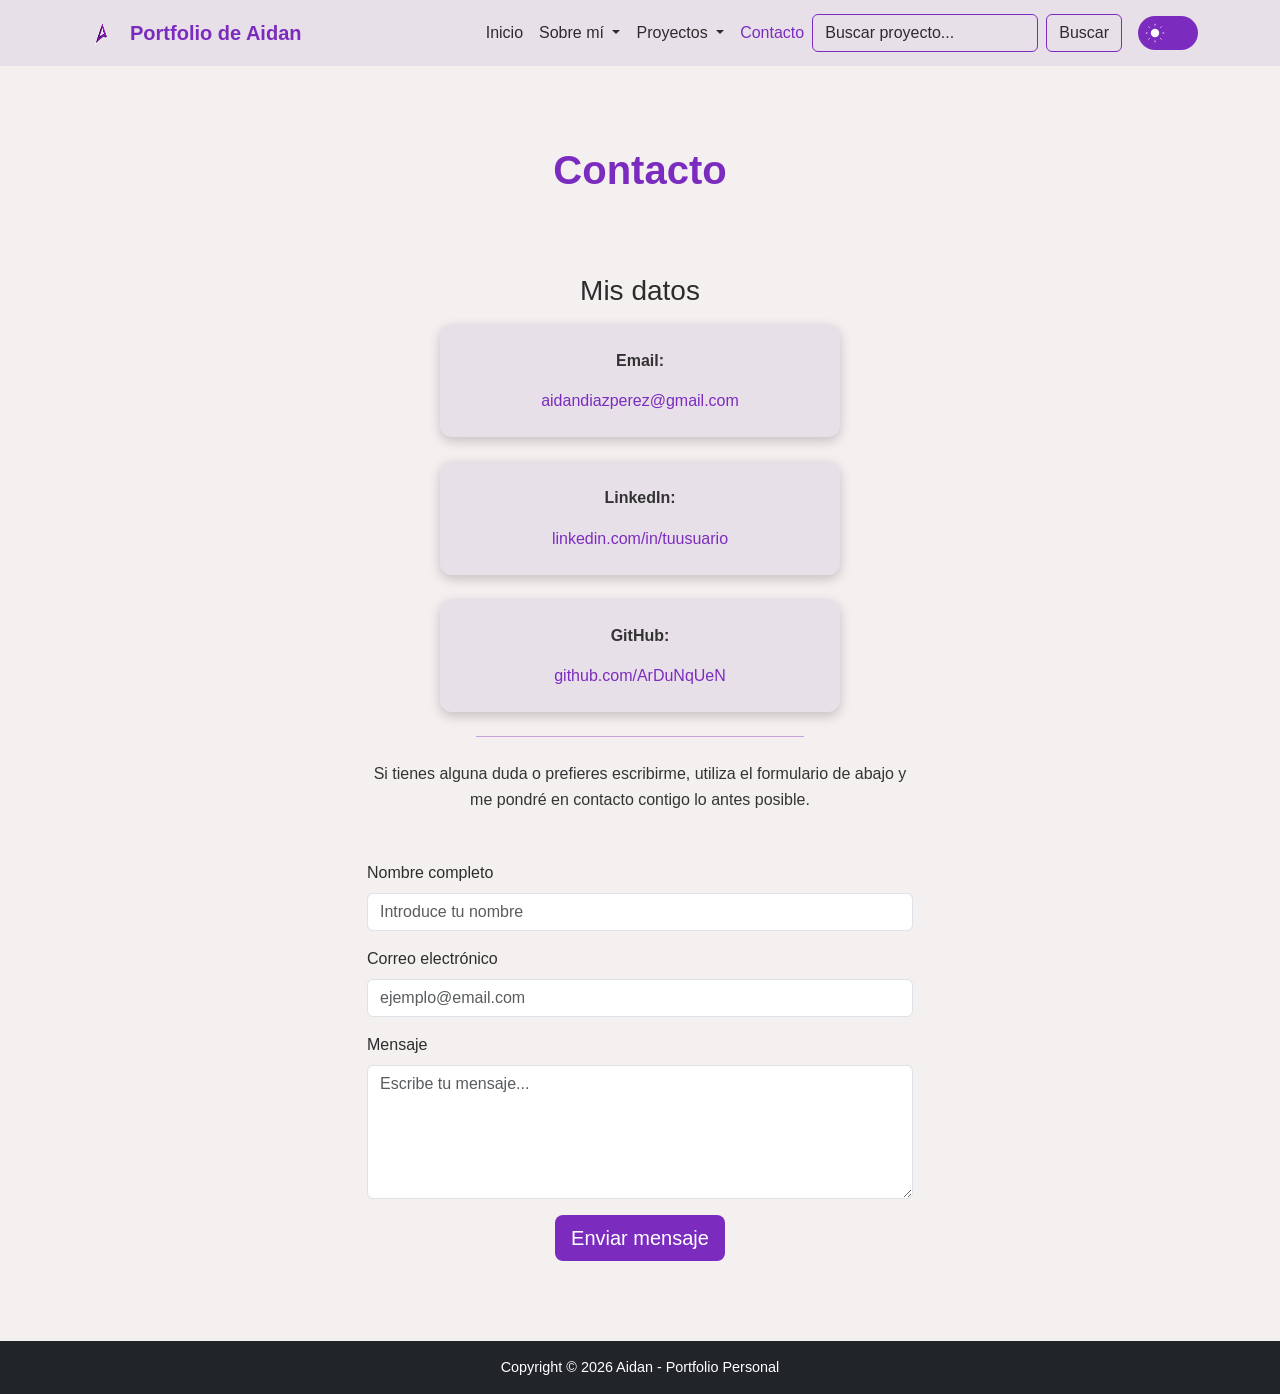
==== contacto.html @ 7ca7be6e "metido otro portfolio profesional mio como base." ====
<!DOCTYPE html>
<html lang="es">
<head>
    <meta charset="UTF-8">
    <meta name="viewport" content="width=device-width, initial-scale=1.0">
    <title>Portfolio | Contacto</title>

    <!-- Bootstrap -->
    <link href="https://cdn.jsdelivr.net/npm/bootstrap@5.3.2/dist/css/bootstrap.min.css" rel="stylesheet">

    <!-- Estilos propios -->
    <link rel="stylesheet" href="css/estilos.css">
</head>

<body id="contacto">

<!-- ================= NAV ================= -->
<nav class="navbar navbar-expand-lg navbar-dark bg-dark">
    <div class="container">
        <a class="navbar-brand d-flex align-items-center" href="index.html" aria-label="Ir al inicio del portfolio de Aidan">
            <img src="recursos/img/LogoMIO.png" alt="Logo de Ardunquen" width="40" height="40" class="d-inline-block align-text-top me-2">
            Portfolio de Aidan
        </a>

        <!-- Botón hamburguesa con aria-label -->
        <button class="navbar-toggler" type="button" data-bs-toggle="collapse" data-bs-target="#menu" 
                aria-controls="menu" aria-expanded="false" aria-label="Mostrar menú de navegación">
            <span class="navbar-toggler-icon"></span>
        </button>

        <div class="collapse navbar-collapse" id="menu">
            <ul class="navbar-nav ms-auto">
                <li class="nav-item">
                    <a class="nav-link" href="index.html" aria-label="Ir a Inicio">Inicio</a>
                </li>
                <li class="nav-item dropdown">
                    <a class="nav-link dropdown-toggle" href="sobre-mi.html" id="navbarDropdownSobreMi" role="button" 
                       data-bs-toggle="dropdown" aria-expanded="false" aria-label="Abrir menú Sobre mí">
                        Sobre mí
                    </a>
                    <ul class="dropdown-menu" aria-labelledby="navbarDropdownSobreMi">
                        <li><a class="dropdown-item" href="sobre-mi.html#perfil" aria-label="Ir a Perfil">Perfil</a></li>
                        <li><a class="dropdown-item" href="sobre-mi.html#habilidades" aria-label="Ir a Habilidades">Habilidades</a></li>
                        <li><a class="dropdown-item" href="sobre-mi.html#certificados" aria-label="Ir a Certificados">Certificados</a></li>
                    </ul>
                </li>
                <li class="nav-item dropdown">
                    <a class="nav-link dropdown-toggle" href="portfolio.html" id="navbarDropdownProyectos" role="button" 
                       data-bs-toggle="dropdown" aria-expanded="false" aria-label="Abrir menú Proyectos">
                        Proyectos
                    </a>
                    <ul class="dropdown-menu" aria-labelledby="navbarDropdownProyectos">
                        <li><a class="dropdown-item" href="portfolio.html#web" aria-label="Ir a Proyectos Web">Web</a></li>
                        <li><a class="dropdown-item" href="portfolio.html#apps" aria-label="Ir a Proyectos Apps">Apps</a></li>
                        <li><a class="dropdown-item" href="portfolio.html#otros" aria-label="Ir a Otros Proyectos">Otros</a></li>
                    </ul>
                </li>
                <li class="nav-item">
                    <a class="nav-link active" href="contacto.html" aria-label="Ir a Contacto">Contacto</a>
                </li>
            </ul>
        </div>

        <form class="d-flex ms-auto me-3" role="search" aria-label="Formulario de búsqueda de proyectos">
            <input class="form-control me-2" type="search" placeholder="Buscar proyecto..." aria-label="Buscar proyecto">
            <button class="btn btn-outline-light" type="submit" aria-label="Buscar proyecto">Buscar</button>
        </form>

        <label class="switch" aria-label="Alternar entre modo claro y oscuro">
            <input type="checkbox" id="toggle">
            <span class="slider"></span>
        </label>
    </div>
</nav>

<!-- ================= FORMULARIO ================= -->
<section class="container my-5">
    <div class="row justify-content-center">
        <div class="col-lg-6 col-md-8">

            <h1 class="text-center mb-4">Contacto</h1>


   <section id="contacto-info" class="mt-5">
    <h2 class="h3 text-center mb-3">Mis datos</h2>

    <!-- Grid de 1 columna y 3 filas -->
    <div class="contact-grid">
        <div class="contact-card">
            <p><strong>Email:</strong></p>
            <a href="mailto:aidandiazperez@gmail.com">aidandiazperez@gmail.com</a>
        </div>
        <div class="contact-card">
            <p><strong>LinkedIn:</strong></p>
            <a href="https://linkedin.com/in/tuusuario" target="_blank" rel="noopener">linkedin.com/in/tuusuario</a>
        </div>
        <div class="contact-card">
            <p><strong>GitHub:</strong></p>
            <a href="https://github.com/ArDuNqUeN" target="_blank" rel="noopener">github.com/ArDuNqUeN</a>
        </div>
    </div>

    <div class="separador my-4"></div>

    <p class="mt-3 text-center">
        Si tienes alguna duda o prefieres escribirme, utiliza el formulario de abajo y me pondré en contacto contigo lo antes posible.
    </p>
</section>



            <form>
                <div class="mb-3">
                    <label for="nombre" class="form-label">Nombre completo</label>
                    <input type="text" class="form-control" id="nombre" placeholder="Introduce tu nombre" required>
                </div>

                <div class="mb-3">
                    <label for="email" class="form-label">Correo electrónico</label>
                    <input type="email" class="form-control" id="email" placeholder="ejemplo@email.com" required>
                </div>

                <div class="mb-3">
                    <label for="mensaje" class="form-label">Mensaje</label>
                    <textarea class="form-control" id="mensaje" rows="5" placeholder="Escribe tu mensaje..." required></textarea>
                </div>

                <div class="text-center">
                    <button type="submit" class="btn btn-primary btn-lg">Enviar mensaje</button>
                </div>
            </form>

        </div>
    </div>
</section>

<!-- ================= FOOTER ================= -->
<footer class="bg-dark text-white text-center p-3">
    <p class="mb-0">Copyright © 2026 Aidan - Portfolio Personal</p>
</footer>

<!-- Bootstrap JS -->
<script src="https://cdn.jsdelivr.net/npm/bootstrap@5.3.2/dist/js/bootstrap.bundle.min.js"></script>

<script>
const toggle = document.getElementById('toggle');
const savedTheme = localStorage.getItem('theme');
if (savedTheme === 'dark') {
  toggle.checked = true;
}
toggle.addEventListener('change', () => {
  if (toggle.checked) {
    localStorage.setItem('theme', 'dark');
  } else {
    localStorage.setItem('theme', 'light');
  }
});
</script>

</body>
</html>
---- css/estilos.css ----
/* ============================= */
/* GENERALES: Variables y estilos base de toda la página */

/* VARIABLES DE COLOR */
:root {
    --negro-principal: #f5f0f0;
    --negro-secundario: #e8e0e8;
    --morado-principal: #7b2cbf;
    --morado-hover: #9d4edd;
    --gris-claro: #2c2c2c;
}

/* Modo oscuro */
:root:has(#toggle:checked) {
    --negro-principal: #121212;
    --negro-secundario: #333333;
    --morado-principal: #9d4edd;
    --morado-hover: #b794f6;
    --gris-claro: #f5f5f5;
}

/* BODY GENERAL */
body {
    background-color: var(--negro-principal);
    color: var(--gris-claro);
    font-family: 'Segoe UI', Tahoma, Geneva, Verdana, sans-serif;
}

/* BOTONES */
.btn-primary {
    background-color: var(--morado-principal);
    border: none;
    transition: 0.3s ease;
}

.btn-primary:hover {
    background-color: var(--morado-hover);
}

/* SECCIONES GENERALES */
section {
    padding: 2rem 0;
}

section h1,
section h2,
section h3 {
    color: var(--morado-principal);
    font-weight: 700;
}

.lead,
section p {
    color: #333333;
    line-height: 1.6;
}

:root:has(#toggle:checked) .lead,
:root:has(#toggle:checked) section p {
    color: #e0e0e0;
}

/* ============================= */
/* INDEX: Carrusel principal y responsive */
#index .carousel-inner { background: transparent; }

#index .carousel-item a {
    display: flex;
    justify-content: center;
    align-items: center;
    width: 100%;
}

#index .carousel-img {
    max-width: 75%;
    max-height: 500px;
    object-fit: contain;
    border-radius: 20px;
}

#index .carousel-control-prev,
#index .carousel-control-next {
    filter: drop-shadow(0 0 5px rgba(0,0,0,0.3));
}

#index .carousel-control-prev-icon,
#index .carousel-control-next-icon {
    background-color: rgba(0,0,0,0.5);
    border-radius: 50%;
    padding: 20px;
}

#index .carousel-indicators button {
    background-color: rgba(0,0,0,0.5);
    border-radius: 50%;
    width: 12px;
    height: 12px;
    transition: all 0.3s ease;
}

#index .carousel-indicators button.active {
    background-color: var(--morado-principal);
}

/* Modo oscuro carrusel */
:root:has(#toggle:checked) #index .carousel-control-prev-icon,
:root:has(#toggle:checked) #index .carousel-control-next-icon {
    background-color: rgba(255,255,255,0.5);
}

:root:has(#toggle:checked) #index .carousel-indicators button {
    background-color: rgba(255,255,255,0.5);
}

/* Responsive carrusel */
@media (max-width: 992px) {
    #index .carousel-img { max-width: 85%; max-height: 400px; }
}

@media (max-width: 576px) {
    #index .carousel-img { max-width: 95%; max-height: 300px; }
}

/* ============================= */
/* SOBRE MÍ */
.sobre-mi img {
    max-width: 250px;
    border-radius: 12px;
    box-shadow: 0 4px 15px rgba(123,44,191,0.4);
}

/* ============================= */
/* PORTFOLIO: tarjetas verticales y logos uniformes */
#portfolio .vertical-card .card-image {
    height: 180px;              
    display: flex;
    align-items: center;
    justify-content: center;
    background-color: #e8e0e8;
}

#portfolio .vertical-card .card-image img {
    max-height: 120px;
    width: auto;
    object-fit: contain;
}

/* TARJETA VERTICAL MÁS ALARGADA */
.vertical-card {
    display: flex;
    flex-direction: column;
    background-color: var(--negro-secundario);
    border-radius: 12px;
    overflow: hidden;
    box-shadow: 0 4px 15px rgba(0, 0, 0, 0.2);
    transition: transform 0.3s ease, box-shadow 0.3s ease;
    cursor: pointer;

    width: 220px;
    margin: 0 auto;
}

.vertical-card:hover {
    transform: translateY(-5px);
    box-shadow: 0 8px 25px rgba(0, 0, 0, 0.3);
}

.vertical-card .card-image {
    width: 100%;
    overflow: hidden;
}

.vertical-card .card-image img {
    width: 100%;
    background-color: #e8e0e8;
    max-height: 180px;
    object-fit: contain;
    display: block;
    opacity: 0.6;
    transition: transform 0.3s ease, opacity 0.3s ease;
}

.vertical-card:hover .card-image img {
    transform: scale(1.05);
    opacity: 1;
}

.vertical-card .card-content {
    padding: 15px;
    text-align: center;
}

.vertical-card .card-content h5 {
    color: var(--morado-principal);
    margin-bottom: 8px;
    font-weight: 600;
}

.vertical-card .card-content p {
    color: var(--gris-claro);
    font-size: 0.9rem;
    margin: 0;
    line-height: 1.4;
}

/* Quitar subrayado SOLO en enlaces de las cards */
.project-card-link {
    text-decoration: none;
    color: inherit;
}

.project-card-link:hover {
    text-decoration: none;
}

/* ============================= */
/* PROYECTOS */
#proyectos .project-card-link { text-decoration: none; display: block; }

#proyectos .project-card {
    border-radius: 12px;
    cursor: pointer;
    transition: transform 0.3s ease;
    display: flex;
    flex-direction: column;
    background: var(--negro-secundario);
    overflow: hidden;
}

#proyectos .project-img {
    width: 100%;
    height: 180px;
    object-fit: cover;
    border-radius: 12px 12px 0 0;
    transition: transform 0.3s ease;
}

#proyectos .project-info {
    padding: 15px;
    text-align: center;
    background: var(--negro-secundario);
}

#proyectos .project-info h5 {
    margin-bottom: 8px;
    font-weight: 600;
    color: var(--morado-principal);
}

#proyectos .project-info p {
    margin: 0;
    font-size: 0.9rem;
    color: var(--gris-claro);
}

#proyectos .project-card:hover { transform: scale(1.05); }

@media (max-width: 768px) { #proyectos .project-img { height: 150px; } }

/* ============================= */
/* CONTACTO: enlaces en morado */
#contacto a {
    color: var(--morado-principal);
    text-decoration: none;
}

#contacto a:hover {
    color: var(--morado-hover);
    text-decoration: underline;
}

/* Grid de 1 columna y 3 filas */
.contact-grid {
    display: grid;
    grid-template-columns: 1fr; /* 1 columna */
    gap: 1.5rem; /* separación entre filas */
    max-width: 400px; /* ancho máximo del grid */
    margin: 0 auto; /* centra el grid horizontalmente */
    text-align: center;
}

/* Tarjetas de contacto */
.contact-card {
    background-color: var(--negro-secundario);
    padding: 1.5rem;
    border-radius: 12px;
    box-shadow: 0 4px 12px rgba(0,0,0,0.2);
    transition: transform 0.3s ease, box-shadow 0.3s ease;
    width: 100%; /* ocupa todo el ancho de la columna */
}

.contact-card:hover {
    transform: translateY(-5px);
    box-shadow: 0 8px 20px rgba(0,0,0,0.3);
}

.contact-card a {
    color: var(--morado-principal);
    text-decoration: none;
    transition: color 0.3s ease;
}

.contact-card a:hover {
    color: var(--morado-hover);
    text-decoration: underline;
}

/* Responsive: mantiene 1 columna en móviles */
@media (max-width: 576px) {
    .contact-grid {
        max-width: 90%; /* reduce el ancho en móviles */
    }
}
/* ============================= */
/* NAVBAR */
.navbar {
    background-color: var(--negro-secundario) !important;
}

.navbar-brand {
    font-weight: bold;
    color: var(--morado-principal) !important;
}

.nav-link {
    color: var(--gris-claro) !important;
    transition: 0.3s ease;
}

.nav-link:hover,
.nav-link.active {
    color: var(--morado-principal) !important;
}

/* Buscador en navbar */
.navbar .form-control {
    background-color: var(--negro-secundario);
    color: var(--gris-claro);
    border-color: var(--morado-principal);
}

.navbar .form-control::placeholder {
    color: var(--gris-claro);
}

.navbar .form-control:focus {
    border-color: var(--morado-hover);
    box-shadow: 0 0 0 0.2rem rgba(123,44,191,0.25);
}

.navbar .btn-outline-light {
    border-color: var(--morado-principal);
    color: var(--gris-claro);
}

.navbar .btn-outline-light:hover {
    background-color: var(--morado-principal);
    border-color: var(--morado-hover);
}

/* Icono hamburguesa */
.navbar-toggler-icon {
    background-image: url("data:image/svg+xml,%3csvg viewBox='0 0 30 30' xmlns='http://www.w3.org/2000/svg'%3e%3cpath stroke='rgba(44,44,44,1)' stroke-width='2' stroke-linecap='round' stroke-miterlimit='10' d='M4 7h22M4 15h22M4 23h22'/%3e%3c/svg%3e");
}

:root:has(#toggle:checked) .navbar-toggler-icon {
    background-image: url("data:image/svg+xml,%3csvg viewBox='0 0 30 30' xmlns='http://www.w3.org/2000/svg'%3e%3cpath stroke='rgba(245,245,245,1)' stroke-width='2' stroke-linecap='round' stroke-miterlimit='10' d='M4 7h22M4 15h22M4 23h22'/%3e%3c/svg%3e");
}

/* ============================= */
/* SWITCH / TOGGLE: modo claro/oscuro */
.switch {
    position: relative;
    display: inline-block;
    width: 60px;
    height: 34px;
}

.switch input { opacity: 0; width: 0; height: 0; }

.slider {
    position: absolute;
    cursor: pointer;
    top: 0; left: 0; right: 0; bottom: 0;
    background-color: var(--morado-principal);
    transition: 0.4s;
    border-radius: 34px;
}

.slider:before {
    position: absolute;
    content: "";
    height: 26px; width: 26px;
    left: 4px; bottom: 4px;
    background-size: 20px 20px;
    background-repeat: no-repeat;
    background-position: center;
    transition: 0.4s;
    border-radius: 50%;
    background-image: url("data:image/svg+xml,%3csvg width='20' height='20' viewBox='0 0 24 24' fill='none' xmlns='http://www.w3.org/2000/svg'%3e%3ccircle cx='12' cy='12' r='5' fill='%23FFFFFF'/%3e%3cline x1='12' y1='1' x2='12' y2='3' stroke='%23FFFFFF'/%3e%3cline x1='12' y1='21' x2='12' y2='23' stroke='%23FFFFFF'/%3e%3cline x1='4.22' y1='4.22' x2='5.64' y2='5.64' stroke='%23FFFFFF'/%3e%3cline x1='18.36' y1='18.36' x2='19.78' y2='19.78' stroke='%23FFFFFF'/%3e%3cline x1='1' y1='12' x2='3' y2='12' stroke='%23FFFFFF'/%3e%3cline x1='21' y1='12' x2='23' y2='12' stroke='%23FFFFFF'/%3e%3cline x1='4.22' y1='19.78' x2='5.64' y2='18.36' stroke='%23FFFFFF'/%3e%3cline x1='18.36' y1='5.64' x2='19.78' y2='4.22' stroke='%23FFFFFF'/%3e%3c/svg%3e"); /* Sol */
}

input:checked + .slider:before {
    transform: translateX(26px);
    background-image: url("data:image/svg+xml,%3csvg width='20' height='20' viewBox='0 0 24 24' fill='none' xmlns='http://www.w3.org/2000/svg'%3e%3cpath d='M21 12.79A9 9 0 1 1 11.21 3 7 7 0 0 0 21 12.79z' fill='%23FFFFFF'/%3e%3c/svg%3e"); /* Luna */
}

.switch input:focus + .slider {
    box-shadow: 0 0 0 2px var(--morado-principal);
}

/* Card-text en modo oscuro */
:root:has(#toggle:checked) .card .card-text {
    color: #111111;
}

/* ============================= */
/* HABILIDADES */
.skill-blocks {
    display: flex;
    gap: 6px;
    margin-top: 6px;
    justify-content: center;
}

.skill-blocks span {
    width: 20px;
    height: 20px;
    border: 2px solid var(--morado-principal);
    background: transparent;
    opacity: 0;
    transform: scale(0.6);
    animation: aparecer 0.6s forwards;
}

@keyframes aparecer {
    to { opacity: 1; transform: scale(1); }
}

/* Colorear según nivel */
.level-1 span:nth-child(1),
.level-2 span:nth-child(-n+2),
.level-3 span:nth-child(-n+3),
.level-4 span:nth-child(-n+4),
.level-5 span:nth-child(-n+5) {
    background: var(--morado-principal);
}

/* Retraso animación progresivo */
.skill-blocks span:nth-child(1){animation-delay:0.1s;}
.skill-blocks span:nth-child(2){animation-delay:0.2s;}
.skill-blocks span:nth-child(3){animation-delay:0.3s;}
.skill-blocks span:nth-child(4){animation-delay:0.4s;}
.skill-blocks span:nth-child(5){animation-delay:0.5s;}

#habilidades h6{
    margin-top:12px;
    text-align: center;
}

/* ============================= */
/* IDIOMAS */
.idioma-card {
    background: var(--negro-secundario);
    border-radius: 10px;
    border: 1px solid var(--morado-principal);
    transition: 0.3s ease;
    text-align: center;
    padding: 1rem;
}

.idioma-card h5 {
    color: var(--morado-principal);
    font-weight: 600;
    margin-bottom: 5px;
}

.idioma-card p { margin: 0; }

.idioma-card:hover { transform: scale(1.05); }

/* ============================= */
/* FOOTER */
footer {
    background-color: var(--negro-secundario);
    color: #555555;
    font-size: 0.9rem;
}

:root:has(#toggle:checked) footer {
    color: #cccccc;
}

/* ============================= */
/* SEPARADOR */
.separador {
    width: 60%;
    height: 1px;
    margin: 0 auto;
    background-color: var(--morado-principal);
    opacity: 0.4;
    border-radius: 1px;
    transition: 0.3s ease;
}

:root:has(#toggle:checked) .separador {
    background-color: var(--morado-hover);
    opacity: 0.6;
}
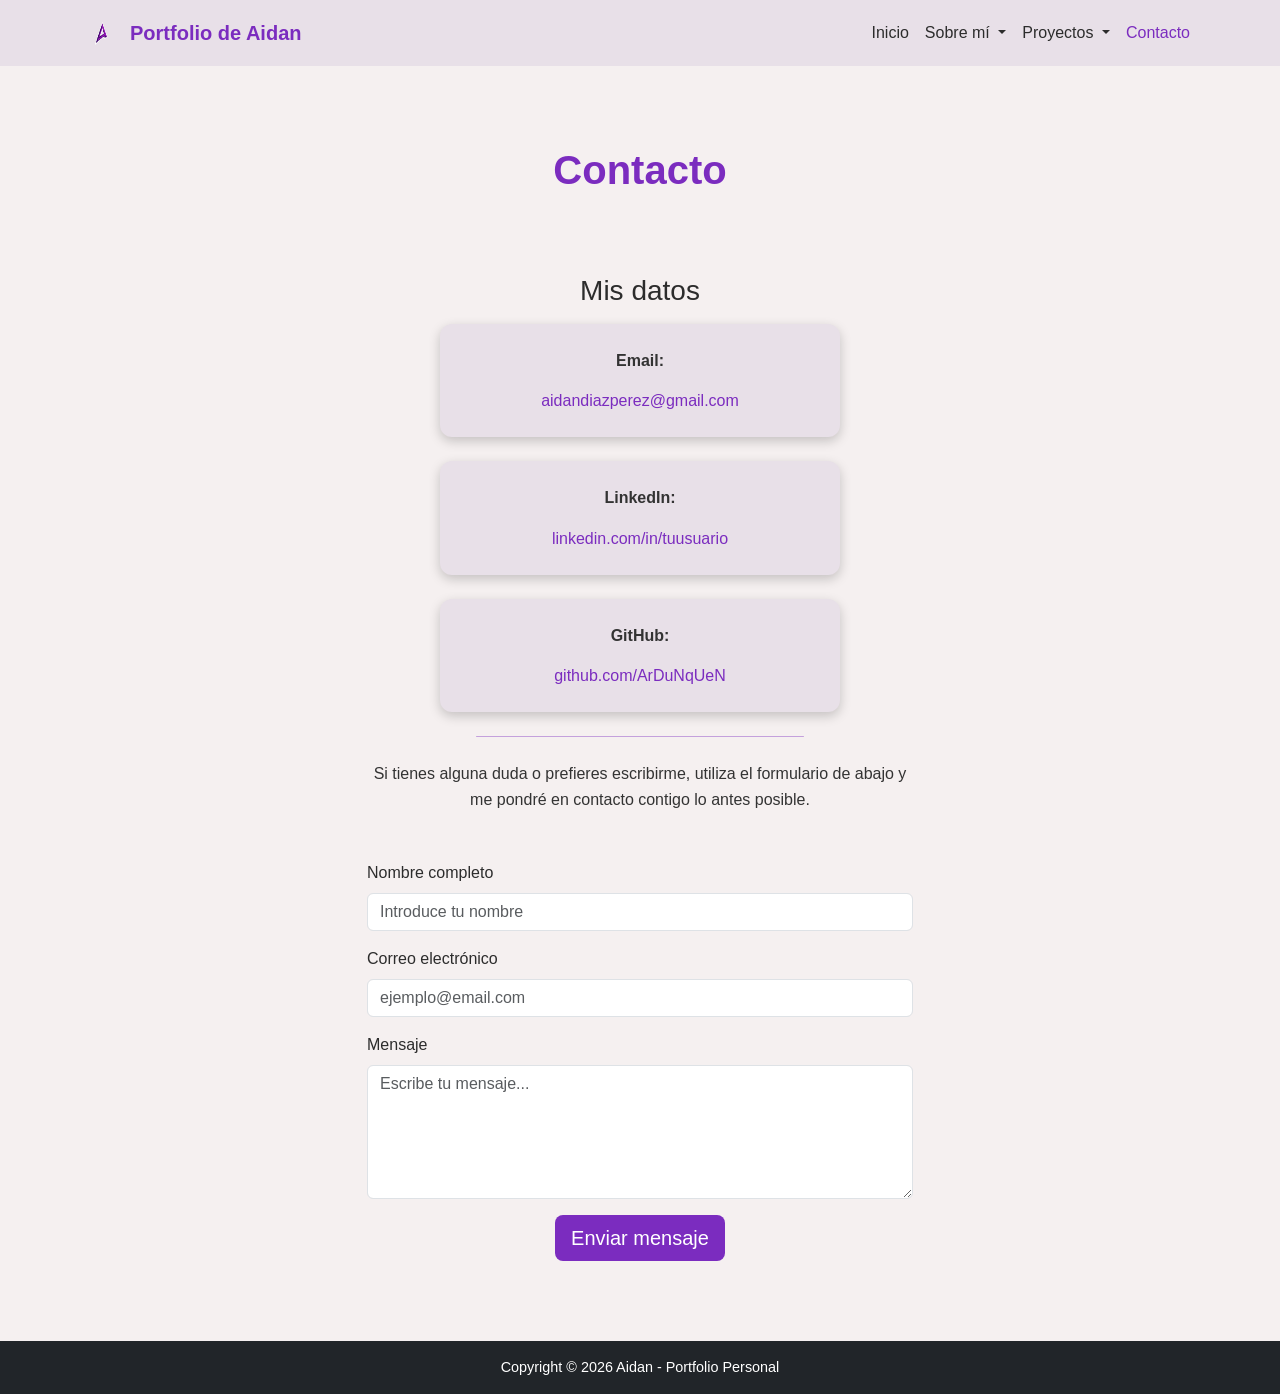
==== commit c2a6102c: "quitado el slider de moto claro y oscuro y quitada la barra buscadora." ====
--- a/contacto.html
+++ b/contacto.html
@@ -60,16 +60,6 @@
                 </li>
             </ul>
         </div>
-
-        <form class="d-flex ms-auto me-3" role="search" aria-label="Formulario de búsqueda de proyectos">
-            <input class="form-control me-2" type="search" placeholder="Buscar proyecto..." aria-label="Buscar proyecto">
-            <button class="btn btn-outline-light" type="submit" aria-label="Buscar proyecto">Buscar</button>
-        </form>
-
-        <label class="switch" aria-label="Alternar entre modo claro y oscuro">
-            <input type="checkbox" id="toggle">
-            <span class="slider"></span>
-        </label>
     </div>
 </nav>
 
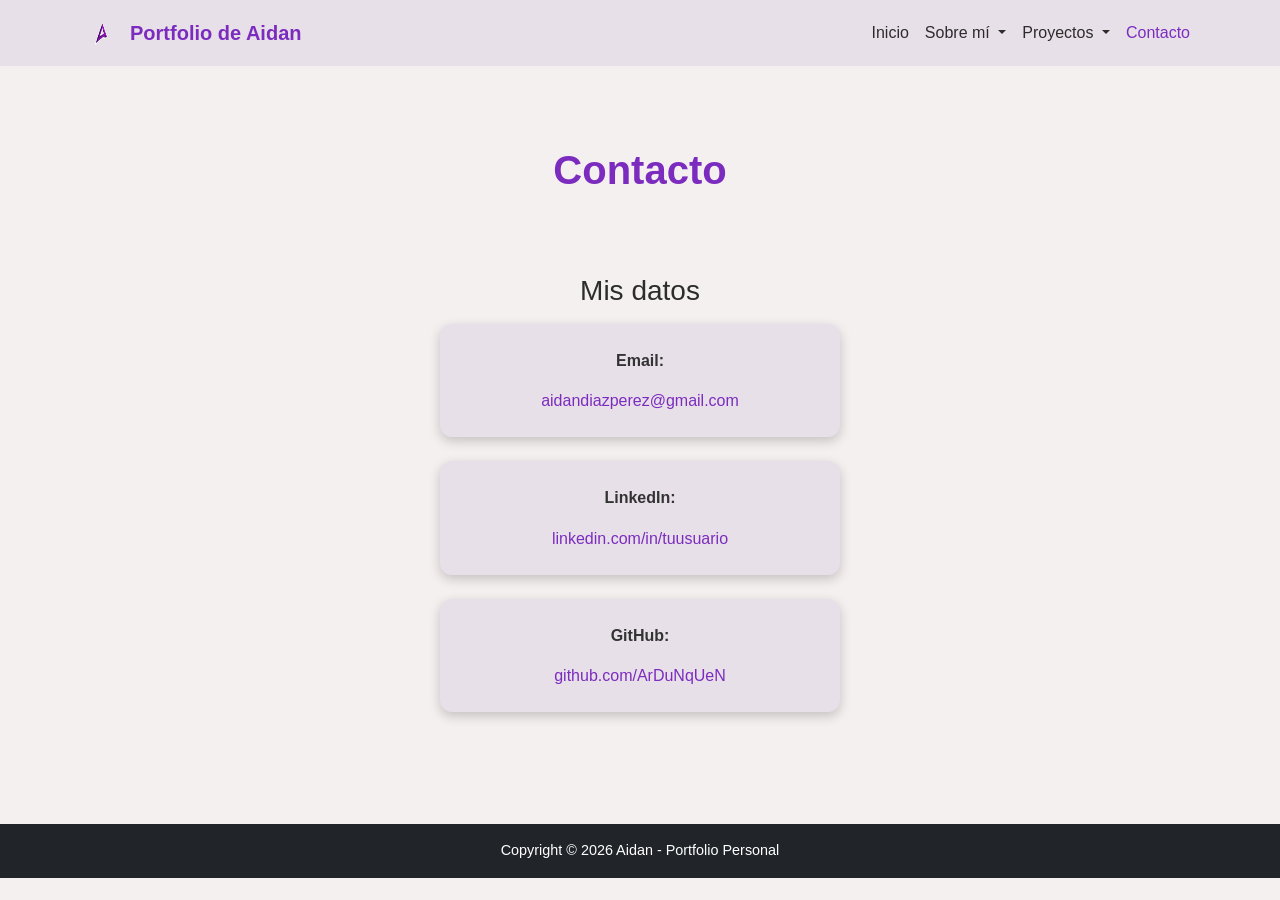
==== commit 48e3df5c: "quitado el formulario innecesario." ====
--- a/contacto.html
+++ b/contacto.html
@@ -63,7 +63,6 @@
     </div>
 </nav>
 
-<!-- ================= FORMULARIO ================= -->
 <section class="container my-5">
     <div class="row justify-content-center">
         <div class="col-lg-6 col-md-8">
@@ -89,37 +88,7 @@
             <a href="https://github.com/ArDuNqUeN" target="_blank" rel="noopener">github.com/ArDuNqUeN</a>
         </div>
     </div>
-
-    <div class="separador my-4"></div>
-
-    <p class="mt-3 text-center">
-        Si tienes alguna duda o prefieres escribirme, utiliza el formulario de abajo y me pondré en contacto contigo lo antes posible.
-    </p>
 </section>
-
-
-
-            <form>
-                <div class="mb-3">
-                    <label for="nombre" class="form-label">Nombre completo</label>
-                    <input type="text" class="form-control" id="nombre" placeholder="Introduce tu nombre" required>
-                </div>
-
-                <div class="mb-3">
-                    <label for="email" class="form-label">Correo electrónico</label>
-                    <input type="email" class="form-control" id="email" placeholder="ejemplo@email.com" required>
-                </div>
-
-                <div class="mb-3">
-                    <label for="mensaje" class="form-label">Mensaje</label>
-                    <textarea class="form-control" id="mensaje" rows="5" placeholder="Escribe tu mensaje..." required></textarea>
-                </div>
-
-                <div class="text-center">
-                    <button type="submit" class="btn btn-primary btn-lg">Enviar mensaje</button>
-                </div>
-            </form>
-
         </div>
     </div>
 </section>
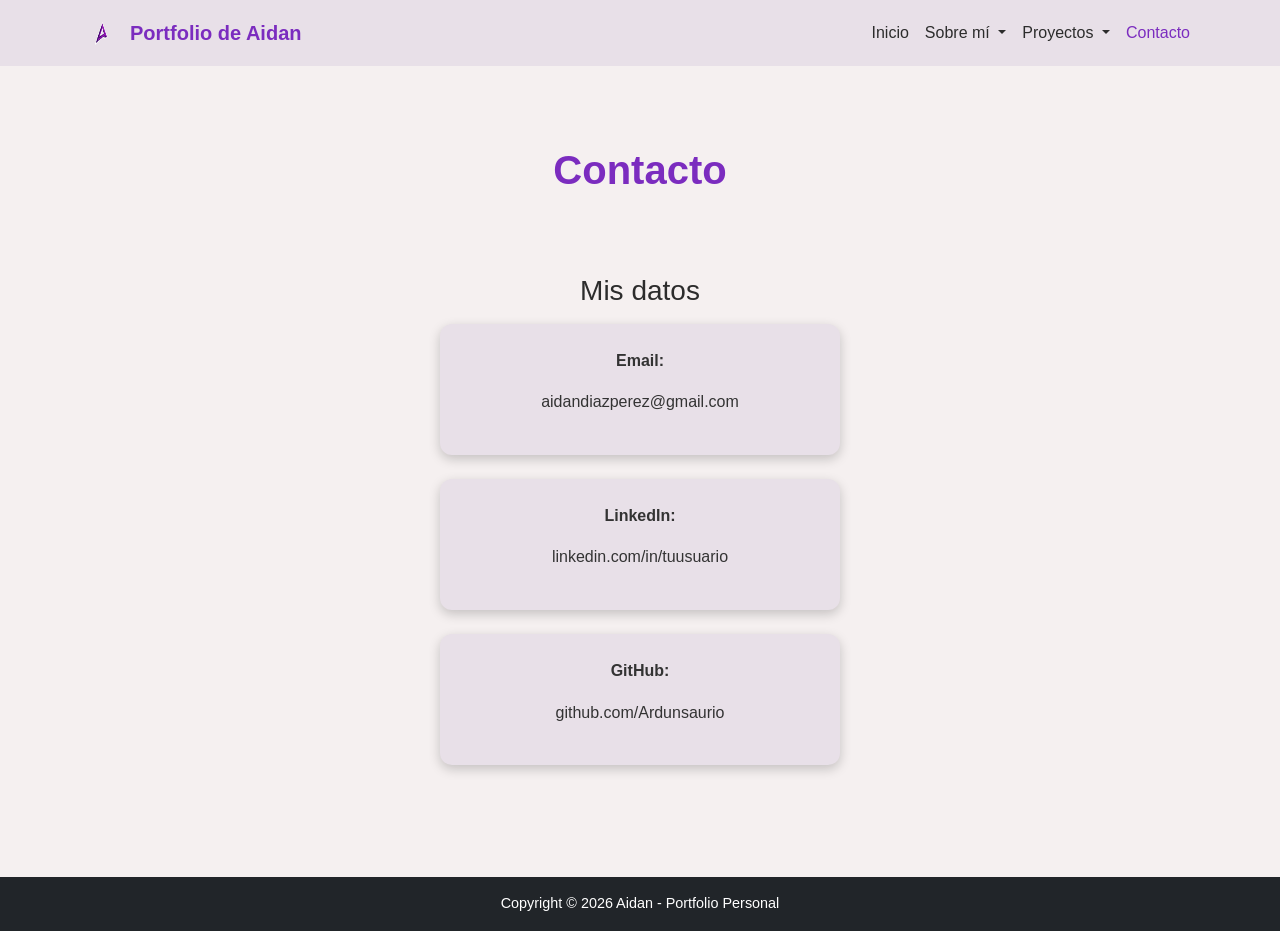
==== commit a06ba373: "Arreglado las enlaces de contacto y modificado las tarjetas de proyectos." ====
--- a/contacto.html
+++ b/contacto.html
@@ -73,21 +73,32 @@
    <section id="contacto-info" class="mt-5">
     <h2 class="h3 text-center mb-3">Mis datos</h2>
 
-    <!-- Grid de 1 columna y 3 filas -->
-    <div class="contact-grid">
+   <!-- Grid de 1 columna y 3 filas -->
+<div class="contact-grid">
+    <!-- Email -->
+    <a href="mailto:aidandiazperez@gmail.com" class="contact-card-link">
         <div class="contact-card">
             <p><strong>Email:</strong></p>
-            <a href="mailto:aidandiazperez@gmail.com">aidandiazperez@gmail.com</a>
+            <p>aidandiazperez@gmail.com</p>
         </div>
+    </a>
+
+    <!-- LinkedIn -->
+    <a href="https://linkedin.com/in/tuusuario" target="_blank" rel="noopener" class="contact-card-link">
         <div class="contact-card">
             <p><strong>LinkedIn:</strong></p>
-            <a href="https://linkedin.com/in/tuusuario" target="_blank" rel="noopener">linkedin.com/in/tuusuario</a>
+            <p>linkedin.com/in/tuusuario</p>
         </div>
+    </a>
+
+    <!-- GitHub -->
+    <a href="https://github.com/Ardunsaurio" target="_blank" rel="noopener" class="contact-card-link">
         <div class="contact-card">
             <p><strong>GitHub:</strong></p>
-            <a href="https://github.com/ArDuNqUeN" target="_blank" rel="noopener">github.com/ArDuNqUeN</a>
+            <p>github.com/Ardunsaurio</p>
         </div>
-    </div>
+    </a>
+</div>
 </section>
         </div>
     </div>
@@ -101,20 +112,7 @@
 <!-- Bootstrap JS -->
 <script src="https://cdn.jsdelivr.net/npm/bootstrap@5.3.2/dist/js/bootstrap.bundle.min.js"></script>
 
-<script>
-const toggle = document.getElementById('toggle');
-const savedTheme = localStorage.getItem('theme');
-if (savedTheme === 'dark') {
-  toggle.checked = true;
-}
-toggle.addEventListener('change', () => {
-  if (toggle.checked) {
-    localStorage.setItem('theme', 'dark');
-  } else {
-    localStorage.setItem('theme', 'light');
-  }
-});
-</script>
+
 
 </body>
 </html>
--- a/css/estilos.css
+++ b/css/estilos.css
@@ -131,7 +131,7 @@
 
 /* ============================= */
 /* PORTFOLIO: tarjetas verticales y logos uniformes */
-#portfolio .vertical-card .card-image {
+#portfolio .horizontal-card .card-image {
     height: 180px;              
     display: flex;
     align-items: center;
@@ -139,14 +139,14 @@
     background-color: #e8e0e8;
 }
 
-#portfolio .vertical-card .card-image img {
+#portfolio .horizontal-card .card-image img {
     max-height: 120px;
     width: auto;
     object-fit: contain;
 }
 
 /* TARJETA VERTICAL MÁS ALARGADA */
-.vertical-card {
+.horizontal-card {
     display: flex;
     flex-direction: column;
     background-color: var(--negro-secundario);
@@ -160,17 +160,17 @@
     margin: 0 auto;
 }
 
-.vertical-card:hover {
+.horizontal-card:hover {
     transform: translateY(-5px);
     box-shadow: 0 8px 25px rgba(0, 0, 0, 0.3);
 }
 
-.vertical-card .card-image {
+.horizontal-card .card-image {
     width: 100%;
     overflow: hidden;
 }
 
-.vertical-card .card-image img {
+.horizontal-card .card-image img {
     width: 100%;
     background-color: #e8e0e8;
     max-height: 180px;
@@ -180,23 +180,23 @@
     transition: transform 0.3s ease, opacity 0.3s ease;
 }
 
-.vertical-card:hover .card-image img {
+.horizontal-card:hover .card-image img {
     transform: scale(1.05);
     opacity: 1;
 }
 
-.vertical-card .card-content {
+.horizontal-card .card-content {
     padding: 15px;
     text-align: center;
 }
 
-.vertical-card .card-content h5 {
+.horizontal-card .card-content h5 {
     color: var(--morado-principal);
     margin-bottom: 8px;
     font-weight: 600;
 }
 
-.vertical-card .card-content p {
+.horizontal-card .card-content p {
     color: var(--gris-claro);
     font-size: 0.9rem;
     margin: 0;
@@ -506,4 +506,81 @@
 :root:has(#toggle:checked) .separador {
     background-color: var(--morado-hover);
     opacity: 0.6;
+}
+/* ============================= */
+/* PORTFOLIO: tarjetas horizontales y logos a la izquierda */
+
+.horizontal-card {
+    display: flex;
+    flex-direction: row; /* horizontal */
+    background-color: var(--negro-secundario);
+    border-radius: 12px;
+    overflow: hidden;
+    box-shadow: 0 4px 15px rgba(0, 0, 0, 0.2);
+    transition: transform 0.3s ease, box-shadow 0.3s ease;
+    cursor: pointer;
+    width: 100%;
+    max-width: 800px;
+    margin: 0 auto;
+}
+
+.horizontal-card:hover {
+    transform: scale(1.03); /* se agranda un poco al pasar el ratón */
+    box-shadow: 0 8px 25px rgba(0, 0, 0, 0.3);
+}
+
+/* Imagen del logo a la izquierda */
+.horizontal-card .card-image {
+    flex: 0 0 150px; /* ancho fijo para logo */
+    height: 150px;
+    display: flex;
+    align-items: center;
+    justify-content: center;
+    background-color: #e8e0e8;
+    padding: 10px;
+}
+
+.horizontal-card .card-image img {
+    max-width: 100%;
+    max-height: 100%;
+    object-fit: contain;
+    transition: transform 0.3s ease;
+}
+
+.horizontal-card:hover .card-image img {
+    transform: scale(1.1); /* agranda el logo al pasar ratón */
+}
+
+/* Contenido de la tarjeta a la derecha */
+.horizontal-card .card-content {
+    flex: 1;
+    padding: 15px;
+    text-align: left;
+}
+
+.horizontal-card .card-content h5 {
+    color: var(--morado-principal);
+    margin-bottom: 8px;
+    font-weight: 600;
+}
+
+.horizontal-card .card-content p {
+    color: var(--gris-claro);
+    font-size: 0.9rem;
+    margin: 0.3rem 0;
+    line-height: 1.4;
+}
+
+/* Responsive: en pantallas pequeñas las tarjetas vuelven a vertical */
+@media (max-width: 768px) {
+    .horizontal-card {
+        flex-direction: column;
+    }
+    .horizontal-card .card-image {
+        width: 100%;
+        height: 180px;
+    }
+    .horizontal-card .card-content {
+        text-align: center;
+    }
 }
